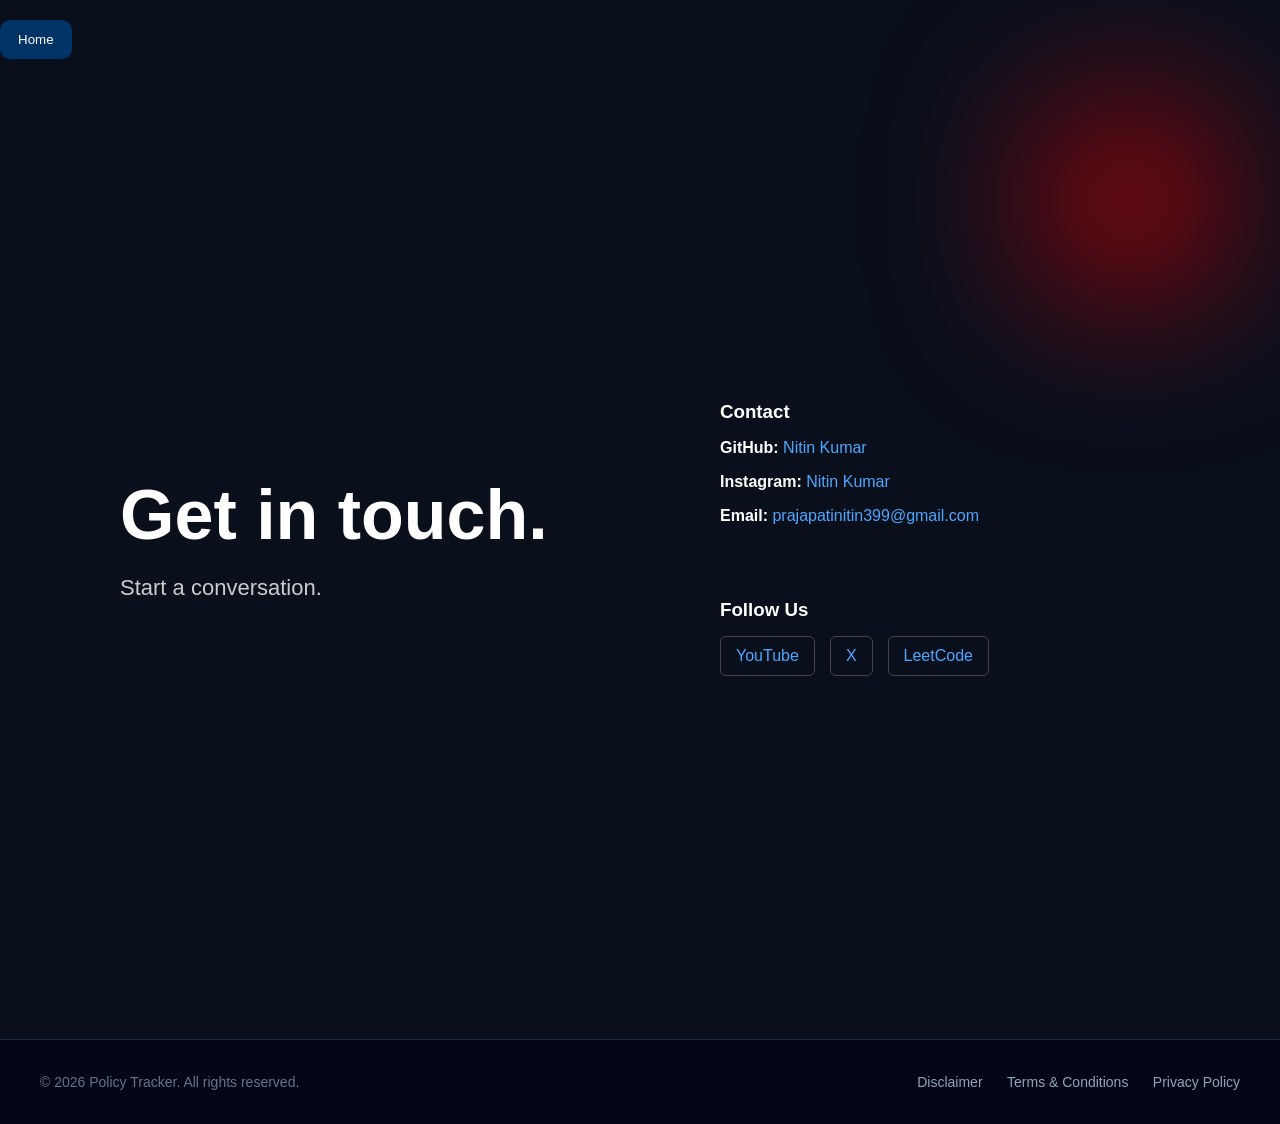
==== frontend/contact.html @ f4ffaf3b "Initial commit - AI Policy Tracker" ====
<!DOCTYPE html>

<html lang="en">

<head>
    <meta charset="UTF-8">
    <title>Contact</title>
    <link rel="stylesheet" href="contact.css">
    <script>
        function goHome() {
            window.location.href = "index.html";
        }
    </script>
</head>

<body>
    <button class="home-btn" onclick="goHome()">Home</button>
    <div class="container">

    
        <!-- LEFT SIDE -->
        <div class="left">

            <h1>Get in touch.</h1>
            <p class="sub">Start a conversation.</p>
        </div>

        <!-- RIGHT SIDE -->
        <div class="right">

            <div class="section">
                <h3>Contact</h3>
                <p><strong>GitHub:</strong> <a href="https://github.com/Bm-nitin" target="_blank">Nitin Kumar</a></p>
                <p><strong>Instagram:</strong> <a href="https://www.instagram.com/bm_nitin_07/" target="_blank">Nitin Kumar</a></p>
                <p><strong>Email:</strong> <a href="mailto:prajapatinitin399@gmail.com">prajapatinitin399@gmail.com</a></p>
            </div>

            <div class="section">
                <h3>Follow Us</h3>
                <div class="socials">
                    <a href="https://www.youtube.com/@nitinprajapati6452" target="_blank">YouTube</a>
                    <a href="https://x.com/Nitinkumar399" target="_blank">X</a>
                    <a href="https://leetcode.com/u/nitinkumar399/" target="_blank">LeetCode</a>
                </div>
            </div>

        </div>
        

    </div>
<footer class="footer">
    <div class="footer-content">


    <p class="copyright">
        © 2026 Policy Tracker. All rights reserved.
    </p>

    <div class="footer-links">
        <a href="#" onclick="showSection('disclaimer')">Disclaimer</a>
        <a href="#" onclick="showSection('terms')">Terms & Conditions</a>
        <a href="#" onclick="showSection('privacy')">Privacy Policy</a>
    </div>

</div>
<script src="script.js"></script>

</footer>

</body>

</html>
---- frontend/contact.css ----
body {
margin: 0;
background: #0a0f1c;
color: white;
font-family: Arial, sans-serif;
}

/* MAIN LAYOUT */
.container {
display: flex;
height: 100vh;
}

/* LEFT SIDE */
.left {
width: 50%;
padding: 80px;
display: flex;
flex-direction: column;
justify-content: center;
}

.left h1 {
font-size: 70px;
margin: 0;
}

.sub {
margin-top: 20px;
font-size: 22px;
color: #ccc;
}

/* RIGHT SIDE */
.right {
width: 50%;
padding: 80px;
display: flex;
flex-direction: column;
justify-content: center;
}

/* SECTIONS */
.section {
margin-bottom: 40px;
}


button{
background: #003366;
color: white;
margin: 20px 10px 40px 0;
padding: 12px 18px;
border-radius: 10px;
border: none;
cursor: pointer;

}
.section h3 {
margin-bottom: 15px;
}

/* LINKS */
a {
color: #4da6ff;
text-decoration: none;
}

a:hover {
text-decoration: underline;
}

/* SOCIALS */
.socials {
display: flex;
gap: 15px;
}

.socials a {
padding: 10px 15px;
border: 1px solid #444;
border-radius: 6px;
transition: 0.3s;
}

.socials a:hover {
background: #4da6ff;
color: black;
}

/* GLOW EFFECT */
body::after {
content: "";
position: absolute;
right: 50px;
top: 100px;
width: 200px;
height: 200px;
background: radial-gradient(circle, red, transparent);
filter: blur(80px);
}
.container {
    max-width: 1200px;
    margin: auto;
}

.footer {
margin-top: 40px;
padding: 20px 40px;
background: #020617;
border-top: 1px solid #1e293b;
}

.footer-content {
display: flex;
justify-content: space-between;
align-items: center;
max-width: 1200px;
margin: auto;
}

.footer-links a {
margin-left: 20px;
text-decoration: none;
color: #94a3b8;
font-size: 14px;
transition: 0.2s;
}

.footer-links a:hover {
color: #38bdf8;
}

.copyright {
font-size: 14px;
color: #64748b;
}
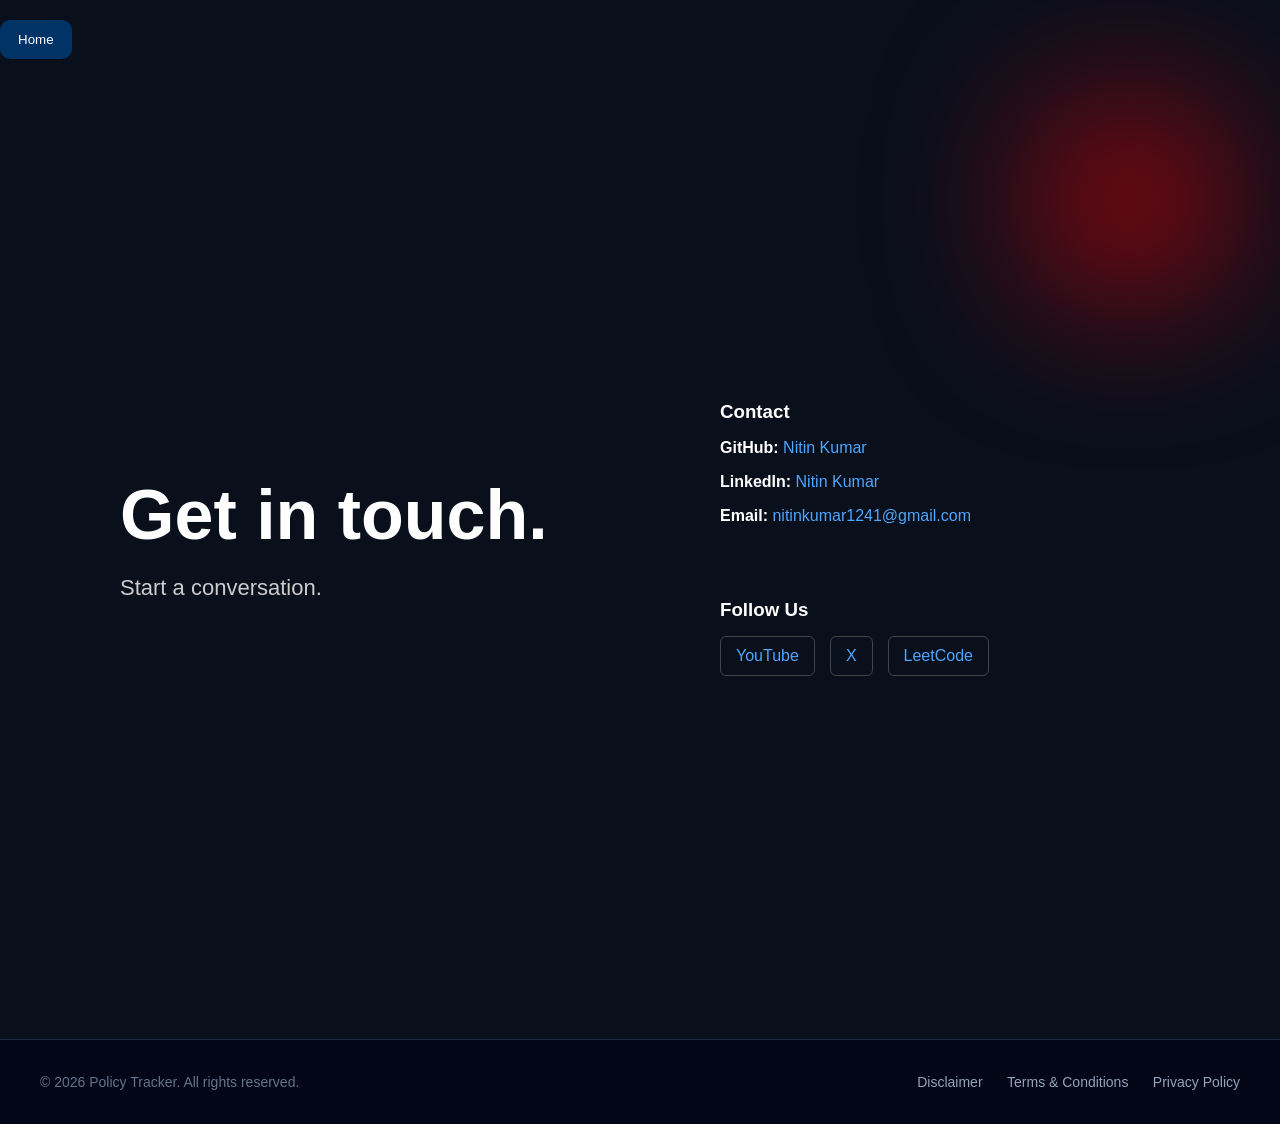
==== commit 163b4531: "Updated Privacy & policy, terms and conditons and contact info" ====
--- a/frontend/contact.html
+++ b/frontend/contact.html
@@ -31,8 +31,8 @@
             <div class="section">
                 <h3>Contact</h3>
                 <p><strong>GitHub:</strong> <a href="https://github.com/Bm-nitin" target="_blank">Nitin Kumar</a></p>
-                <p><strong>Instagram:</strong> <a href="https://www.instagram.com/bm_nitin_07/" target="_blank">Nitin Kumar</a></p>
-                <p><strong>Email:</strong> <a href="mailto:prajapatinitin399@gmail.com">prajapatinitin399@gmail.com</a></p>
+                <p><strong>LinkedIn:</strong> <a href="https://www.linkedin.com/in/nitinkumar399/" target="_blank">Nitin Kumar</a></p>
+                <p><strong>Email:</strong> <a href="mailto:nitinkumar1241@gmail.com">nitinkumar1241@gmail.com</a></p>
             </div>
 
             <div class="section">
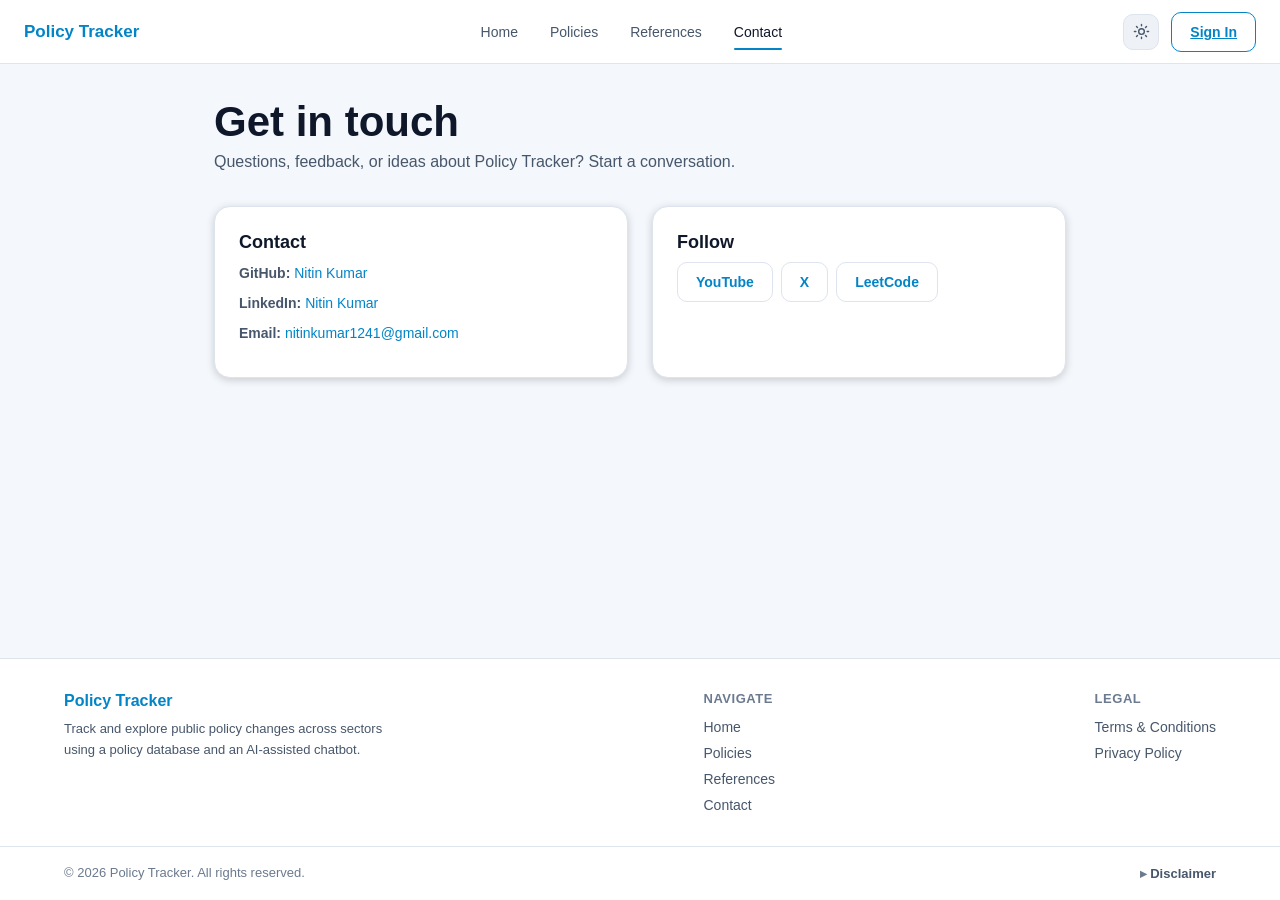
==== commit 8a10bfd9: "feat: unify frontend layout and theme" ====
--- a/frontend/contact.html
+++ b/frontend/contact.html
@@ -1,72 +1,64 @@
 <!DOCTYPE html>
-
 <html lang="en">
 
 <head>
     <meta charset="UTF-8">
-    <title>Contact</title>
+    <meta name="viewport" content="width=device-width, initial-scale=1.0">
+    <title>Contact | Policy Tracker</title>
+    <script>
+        (function () {
+            try {
+                var t = localStorage.getItem('theme');
+                if (t !== 'light' && t !== 'dark') {
+                    t = (window.matchMedia && window.matchMedia('(prefers-color-scheme: light)').matches) ? 'light' : 'dark';
+                }
+                document.documentElement.setAttribute('data-theme', t);
+            } catch (e) {
+                document.documentElement.setAttribute('data-theme', 'dark');
+            }
+        })();
+    </script>
+    <link rel="stylesheet" href="shared/shared.css">
     <link rel="stylesheet" href="contact.css">
-    <script>
-        function goHome() {
-            window.location.href = "index.html";
-        }
-    </script>
 </head>
 
-<body>
-    <button class="home-btn" onclick="goHome()">Home</button>
-    <div class="container">
+<body data-page="contact" data-header="full">
 
-    
-        <!-- LEFT SIDE -->
-        <div class="left">
+    <div id="app-header"></div>
 
-            <h1>Get in touch.</h1>
-            <p class="sub">Start a conversation.</p>
+    <main class="page-container contact-page">
+
+        <div class="contact-intro">
+            <h1>Get in touch</h1>
+            <p class="sub">Questions, feedback, or ideas about Policy Tracker? Start a conversation.</p>
         </div>
 
-        <!-- RIGHT SIDE -->
-        <div class="right">
+        <div class="contact-grid">
 
-            <div class="section">
+            <div class="card contact-card">
                 <h3>Contact</h3>
-                <p><strong>GitHub:</strong> <a href="https://github.com/Bm-nitin" target="_blank">Nitin Kumar</a></p>
-                <p><strong>LinkedIn:</strong> <a href="https://www.linkedin.com/in/nitinkumar399/" target="_blank">Nitin Kumar</a></p>
+                <p><strong>GitHub:</strong> <a href="https://github.com/Bm-nitin" target="_blank" rel="noopener">Nitin Kumar</a></p>
+                <p><strong>LinkedIn:</strong> <a href="https://www.linkedin.com/in/nitinkumar399/" target="_blank" rel="noopener">Nitin Kumar</a></p>
                 <p><strong>Email:</strong> <a href="mailto:nitinkumar1241@gmail.com">nitinkumar1241@gmail.com</a></p>
             </div>
 
-            <div class="section">
-                <h3>Follow Us</h3>
+            <div class="card contact-card">
+                <h3>Follow</h3>
                 <div class="socials">
-                    <a href="https://www.youtube.com/@nitinprajapati6452" target="_blank">YouTube</a>
-                    <a href="https://x.com/Nitinkumar399" target="_blank">X</a>
-                    <a href="https://leetcode.com/u/nitinkumar399/" target="_blank">LeetCode</a>
+                    <a href="https://www.youtube.com/@nitinprajapati6452" target="_blank" rel="noopener" class="btn btn-ghost">YouTube</a>
+                    <a href="https://x.com/Nitinkumar399" target="_blank" rel="noopener" class="btn btn-ghost">X</a>
+                    <a href="https://leetcode.com/u/nitinkumar399/" target="_blank" rel="noopener" class="btn btn-ghost">LeetCode</a>
                 </div>
             </div>
 
         </div>
-        
 
-    </div>
-<footer class="footer">
-    <div class="footer-content">
+    </main>
 
+    <div id="app-footer"></div>
 
-    <p class="copyright">
-        © 2026 Policy Tracker. All rights reserved.
-    </p>
-
-    <div class="footer-links">
-        <a href="#" onclick="showSection('disclaimer')">Disclaimer</a>
-        <a href="#" onclick="showSection('terms')">Terms & Conditions</a>
-        <a href="#" onclick="showSection('privacy')">Privacy Policy</a>
-    </div>
-
-</div>
-<script src="script.js"></script>
-
-</footer>
+    <script src="shared/shared.js"></script>
 
 </body>
 
-</html>+</html>
--- a/frontend/shared/shared.css
+++ b/frontend/shared/shared.css
@@ -0,0 +1,666 @@
+/* ==========================================================================
+   POLICY TRACKER — SHARED DESIGN SYSTEM
+   Tokens, reset, typography, base components, header, footer, theme,
+   and responsive rules used by every page in the app shell.
+   ========================================================================== */
+
+/* --------------------------------------------------------------------------
+   1. DESIGN TOKENS
+   Dark is the default/primary identity (preserves the existing app look).
+   Light is a deliberately designed counterpart, not an inversion.
+   -------------------------------------------------------------------------- */
+
+:root {
+  --font-sans: -apple-system, BlinkMacSystemFont, "Segoe UI", Roboto, Arial, sans-serif;
+
+  --space-1: 4px;
+  --space-2: 8px;
+  --space-3: 12px;
+  --space-4: 16px;
+  --space-5: 24px;
+  --space-6: 32px;
+  --space-7: 48px;
+  --space-8: 64px;
+
+  --radius-sm: 6px;
+  --radius-md: 10px;
+  --radius-lg: 16px;
+  --radius-pill: 999px;
+
+  --shadow-sm: 0 2px 8px rgba(0, 0, 0, 0.18);
+  --shadow-md: 0 10px 30px rgba(0, 0, 0, 0.35);
+
+  --transition-fast: 0.15s ease;
+  --transition-base: 0.2s ease;
+
+  --header-height: 64px;
+
+  /* accent family shared by both themes */
+  --accent-h: 199; /* hue anchor for the cyan/blue accent family */
+}
+
+/* DARK THEME (default) */
+:root,
+[data-theme="dark"] {
+  --bg: #0f172a;
+  --surface: #020617;
+  --surface-secondary: #1e293b;
+  --surface-hover: #16213b;
+  --text: #e2e8f0;
+  --text-secondary: #94a3b8;
+  --text-muted: #64748b;
+  --border: #1e293b;
+  --border-strong: #334155;
+  --accent: #38bdf8;
+  --accent-hover: #0ea5e9;
+  --accent-contrast: #04121c;
+  --danger: #ef4444;
+  --danger-hover: #dc2626;
+  --overlay: rgba(2, 6, 23, 0.65);
+  --scrollbar-thumb: #334155;
+}
+
+/* LIGHT THEME */
+[data-theme="light"] {
+  --bg: #f4f7fb;
+  --surface: #ffffff;
+  --surface-secondary: #eef2f7;
+  --surface-hover: #e5ebf3;
+  --text: #0f172a;
+  --text-secondary: #47576b;
+  --text-muted: #6b7a8f;
+  --border: #dde4ee;
+  --border-strong: #c6d0dd;
+  --accent: #0284c7;
+  --accent-hover: #0369a1;
+  --accent-contrast: #ffffff;
+  --danger: #dc2626;
+  --danger-hover: #b91c1c;
+  --overlay: rgba(15, 23, 42, 0.35);
+  --scrollbar-thumb: #c6d0dd;
+}
+
+/* --------------------------------------------------------------------------
+   2. RESET
+   -------------------------------------------------------------------------- */
+
+*,
+*::before,
+*::after {
+  margin: 0;
+  padding: 0;
+  box-sizing: border-box;
+}
+
+html {
+  -webkit-text-size-adjust: 100%;
+}
+
+body {
+  font-family: var(--font-sans);
+  background: var(--bg);
+  color: var(--text);
+  min-height: 100vh;
+  display: flex;
+  flex-direction: column;
+  transition: background var(--transition-base), color var(--transition-base);
+  overflow-x: hidden;
+}
+
+main {
+  flex: 1;
+  width: 100%;
+}
+
+img {
+  max-width: 100%;
+  display: block;
+}
+
+a {
+  color: inherit;
+}
+
+ul {
+  list-style: none;
+}
+
+button {
+  font-family: inherit;
+}
+
+/* --------------------------------------------------------------------------
+   3. TYPOGRAPHY
+   -------------------------------------------------------------------------- */
+
+h1, h2, h3, h4 {
+  font-weight: 700;
+  line-height: 1.25;
+  color: var(--text);
+}
+
+h1 { font-size: clamp(28px, 4vw, 42px); }
+h2 { font-size: clamp(22px, 3vw, 28px); }
+h3 { font-size: 18px; margin-bottom: var(--space-2); }
+
+p {
+  color: var(--text-secondary);
+  line-height: 1.6;
+}
+
+.text-muted {
+  color: var(--text-muted);
+}
+
+/* --------------------------------------------------------------------------
+   4. FOCUS STATES (accessibility)
+   -------------------------------------------------------------------------- */
+
+a:focus-visible,
+button:focus-visible,
+input:focus-visible,
+select:focus-visible,
+[tabindex]:focus-visible {
+  outline: 2px solid var(--accent);
+  outline-offset: 2px;
+  border-radius: var(--radius-sm);
+}
+
+/* --------------------------------------------------------------------------
+   5. BUTTONS
+   -------------------------------------------------------------------------- */
+
+.btn {
+  display: inline-flex;
+  align-items: center;
+  justify-content: center;
+  gap: var(--space-2);
+  padding: 11px 18px;
+  border-radius: var(--radius-md);
+  border: 1px solid transparent;
+  font-size: 14px;
+  font-weight: 600;
+  cursor: pointer;
+  transition: background var(--transition-fast), color var(--transition-fast),
+    border-color var(--transition-fast), transform var(--transition-fast);
+  white-space: nowrap;
+}
+
+.btn:active {
+  transform: translateY(1px);
+}
+
+.btn-primary {
+  background: var(--accent);
+  color: var(--accent-contrast);
+}
+
+.btn-primary:hover {
+  background: var(--accent-hover);
+}
+
+.btn-secondary {
+  background: transparent;
+  border-color: var(--accent);
+  color: var(--accent);
+}
+
+.btn-secondary:hover {
+  background: var(--accent);
+  color: var(--accent-contrast);
+}
+
+.btn-ghost {
+  background: transparent;
+  color: var(--text-secondary);
+  border-color: var(--border);
+}
+
+.btn-ghost:hover {
+  color: var(--text);
+  border-color: var(--border-strong);
+  background: var(--surface-secondary);
+}
+
+.btn-danger {
+  background: transparent;
+  border-color: var(--danger);
+  color: var(--danger);
+}
+
+.btn-danger:hover {
+  background: var(--danger);
+  color: white;
+}
+
+.btn-block {
+  width: 100%;
+}
+
+/* --------------------------------------------------------------------------
+   6. INPUTS / FORMS
+   -------------------------------------------------------------------------- */
+
+.field {
+  display: flex;
+  flex-direction: column;
+  gap: var(--space-2);
+  margin-bottom: var(--space-4);
+  text-align: left;
+}
+
+.field label {
+  font-size: 13px;
+  font-weight: 600;
+  color: var(--text-secondary);
+}
+
+input[type="text"],
+input[type="email"],
+input[type="password"],
+input[type="search"],
+select,
+textarea {
+  width: 100%;
+  padding: 12px 14px;
+  border-radius: var(--radius-md);
+  border: 1px solid var(--border);
+  background: var(--surface-secondary);
+  color: var(--text);
+  font-size: 14px;
+  font-family: inherit;
+  transition: border-color var(--transition-fast), background var(--transition-fast);
+}
+
+input::placeholder {
+  color: var(--text-muted);
+}
+
+input:focus,
+select:focus,
+textarea:focus {
+  outline: none;
+  border-color: var(--accent);
+}
+
+.form-status {
+  font-size: 13px;
+  color: var(--text-secondary);
+  min-height: 18px;
+}
+
+/* --------------------------------------------------------------------------
+   7. CARDS
+   -------------------------------------------------------------------------- */
+
+.card {
+  background: var(--surface);
+  border: 1px solid var(--border);
+  border-radius: var(--radius-lg);
+  box-shadow: var(--shadow-sm);
+}
+
+/* --------------------------------------------------------------------------
+   8. BADGES / STATUS
+   -------------------------------------------------------------------------- */
+
+.badge {
+  display: inline-flex;
+  align-items: center;
+  gap: 6px;
+  padding: 4px 10px;
+  border-radius: var(--radius-pill);
+  font-size: 12px;
+  font-weight: 600;
+  background: var(--surface-secondary);
+  color: var(--text-secondary);
+  border: 1px solid var(--border);
+}
+
+.badge-dot {
+  width: 7px;
+  height: 7px;
+  border-radius: 50%;
+  background: #22c55e;
+  flex-shrink: 0;
+}
+
+/* --------------------------------------------------------------------------
+   9. LAYOUT / CONTAINER
+   -------------------------------------------------------------------------- */
+
+.page-container {
+  width: 100%;
+  max-width: 1200px;
+  margin: 0 auto;
+  padding: var(--space-6) var(--space-5);
+}
+
+/* --------------------------------------------------------------------------
+   10. GLOBAL HEADER
+   -------------------------------------------------------------------------- */
+
+.app-header {
+  position: sticky;
+  top: 0;
+  z-index: 100;
+  display: flex;
+  align-items: center;
+  justify-content: space-between;
+  gap: var(--space-4);
+  height: var(--header-height);
+  padding: 0 var(--space-5);
+  background: var(--surface);
+  border-bottom: 1px solid var(--border);
+}
+
+.app-header__logo {
+  display: flex;
+  align-items: center;
+  gap: var(--space-2);
+  font-size: 17px;
+  font-weight: 700;
+  color: var(--accent);
+  text-decoration: none;
+  flex-shrink: 0;
+}
+
+.app-header__nav {
+  display: flex;
+  align-items: center;
+  gap: var(--space-6);
+}
+
+.app-header__nav a {
+  position: relative;
+  font-size: 14px;
+  font-weight: 500;
+  color: var(--text-secondary);
+  text-decoration: none;
+  padding: var(--space-2) 0;
+  transition: color var(--transition-fast);
+}
+
+.app-header__nav a:hover {
+  color: var(--text);
+}
+
+.app-header__nav a.is-active {
+  color: var(--text);
+}
+
+.app-header__nav a.is-active::after {
+  content: "";
+  position: absolute;
+  left: 0;
+  right: 0;
+  bottom: -2px;
+  height: 2px;
+  border-radius: var(--radius-pill);
+  background: var(--accent);
+}
+
+.app-header__right {
+  display: flex;
+  align-items: center;
+  gap: var(--space-3);
+  flex-shrink: 0;
+}
+
+.theme-toggle {
+  display: inline-flex;
+  align-items: center;
+  justify-content: center;
+  width: 36px;
+  height: 36px;
+  border-radius: var(--radius-md);
+  border: 1px solid var(--border);
+  background: var(--surface-secondary);
+  color: var(--text-secondary);
+  cursor: pointer;
+  transition: color var(--transition-fast), border-color var(--transition-fast);
+}
+
+.theme-toggle:hover {
+  color: var(--text);
+  border-color: var(--border-strong);
+}
+
+.theme-toggle svg {
+  width: 17px;
+  height: 17px;
+}
+
+.theme-toggle .icon-sun { display: none; }
+.theme-toggle .icon-moon { display: block; }
+[data-theme="light"] .theme-toggle .icon-sun { display: block; }
+[data-theme="light"] .theme-toggle .icon-moon { display: none; }
+
+.app-header__account {
+  display: flex;
+  align-items: center;
+  gap: var(--space-3);
+}
+
+.app-header__username {
+  font-size: 14px;
+  font-weight: 600;
+  color: var(--text);
+  max-width: 140px;
+  overflow: hidden;
+  text-overflow: ellipsis;
+  white-space: nowrap;
+}
+
+/* mobile menu toggle button (hidden on desktop) */
+.app-header__menu-btn {
+  display: none;
+  width: 36px;
+  height: 36px;
+  align-items: center;
+  justify-content: center;
+  border-radius: var(--radius-md);
+  border: 1px solid var(--border);
+  background: var(--surface-secondary);
+  color: var(--text);
+  cursor: pointer;
+}
+
+.app-header__menu-btn svg {
+  width: 18px;
+  height: 18px;
+}
+
+/* --------------------------------------------------------------------------
+   11. GLOBAL FOOTER
+   -------------------------------------------------------------------------- */
+
+.app-footer {
+  border-top: 1px solid var(--border);
+  background: var(--surface);
+  margin-top: var(--space-8);
+}
+
+.app-footer__inner {
+  max-width: 1200px;
+  margin: 0 auto;
+  padding: var(--space-6) var(--space-5);
+  display: flex;
+  flex-wrap: wrap;
+  justify-content: space-between;
+  gap: var(--space-6);
+}
+
+.app-footer__brand h4 {
+  color: var(--accent);
+  font-size: 16px;
+  margin-bottom: var(--space-2);
+}
+
+.app-footer__brand p {
+  max-width: 320px;
+  font-size: 13px;
+}
+
+.app-footer__col h5 {
+  font-size: 13px;
+  font-weight: 700;
+  text-transform: uppercase;
+  letter-spacing: 0.04em;
+  color: var(--text-muted);
+  margin-bottom: var(--space-3);
+}
+
+.app-footer__col ul {
+  display: flex;
+  flex-direction: column;
+  gap: var(--space-2);
+}
+
+.app-footer__col a {
+  font-size: 14px;
+  color: var(--text-secondary);
+  text-decoration: none;
+  transition: color var(--transition-fast);
+}
+
+.app-footer__col a:hover {
+  color: var(--accent);
+}
+
+.app-footer__bottom {
+  border-top: 1px solid var(--border);
+}
+
+.app-footer__bottom-inner {
+  max-width: 1200px;
+  margin: 0 auto;
+  padding: var(--space-4) var(--space-5);
+  display: flex;
+  flex-wrap: wrap;
+  align-items: center;
+  justify-content: space-between;
+  gap: var(--space-2);
+}
+
+.app-footer__copyright {
+  font-size: 13px;
+  color: var(--text-muted);
+}
+
+.app-footer__disclaimer {
+  font-size: 13px;
+}
+
+.app-footer__disclaimer summary {
+  cursor: pointer;
+  color: var(--text-secondary);
+  font-weight: 600;
+  list-style: none;
+}
+
+.app-footer__disclaimer summary::-webkit-details-marker {
+  display: none;
+}
+
+.app-footer__disclaimer summary:hover {
+  color: var(--accent);
+}
+
+.app-footer__disclaimer summary::before {
+  content: "▸ ";
+  color: var(--text-muted);
+}
+
+.app-footer__disclaimer[open] summary::before {
+  content: "▾ ";
+}
+
+.app-footer__disclaimer-text {
+  margin-top: var(--space-3);
+  font-size: 12px;
+  line-height: 1.6;
+  color: var(--text-muted);
+  max-width: 760px;
+  white-space: pre-line;
+}
+
+/* footer used on simplified/auth pages */
+.app-footer--simple .app-footer__inner {
+  padding-bottom: var(--space-4);
+}
+
+/* --------------------------------------------------------------------------
+   12. SIMPLIFIED (AUTH) HEADER
+   -------------------------------------------------------------------------- */
+
+.app-header--simple .app-header__nav {
+  display: none;
+}
+
+/* --------------------------------------------------------------------------
+   13. RESPONSIVE FOUNDATION
+   -------------------------------------------------------------------------- */
+
+@media (max-width: 900px) {
+  .app-header__nav {
+    position: fixed;
+    top: var(--header-height);
+    left: 0;
+    right: 0;
+    flex-direction: column;
+    align-items: flex-start;
+    gap: 0;
+    background: var(--surface);
+    border-bottom: 1px solid var(--border);
+    padding: var(--space-2) var(--space-5) var(--space-4);
+    transform: translateY(-8px);
+    opacity: 0;
+    pointer-events: none;
+    transition: transform var(--transition-base), opacity var(--transition-base);
+  }
+
+  .app-header__nav.is-open {
+    transform: translateY(0);
+    opacity: 1;
+    pointer-events: auto;
+  }
+
+  .app-header__nav a {
+    width: 100%;
+    padding: var(--space-3) 0;
+    border-bottom: 1px solid var(--border);
+  }
+
+  .app-header__nav a.is-active::after {
+    display: none;
+  }
+
+  .app-header__menu-btn {
+    display: inline-flex;
+  }
+
+  .app-header__username {
+    display: none;
+  }
+}
+
+@media (max-width: 640px) {
+  .app-header {
+    padding: 0 var(--space-4);
+  }
+
+  .page-container {
+    padding: var(--space-5) var(--space-4);
+  }
+
+  .app-footer__inner {
+    flex-direction: column;
+    gap: var(--space-5);
+  }
+
+  .app-footer__bottom-inner {
+    flex-direction: column;
+    align-items: flex-start;
+  }
+}
--- a/frontend/contact.css
+++ b/frontend/contact.css
@@ -1,137 +1,50 @@
-body {
-margin: 0;
-background: #0a0f1c;
-color: white;
-font-family: Arial, sans-serif;
+/* contact.css — page-specific layout for contact.html.
+   Relies on shared/shared.css for tokens, cards, buttons, header, footer. */
+
+.contact-page {
+  max-width: 900px;
 }
 
-/* MAIN LAYOUT */
-.container {
-display: flex;
-height: 100vh;
+.contact-intro {
+  margin-bottom: var(--space-6);
 }
 
-/* LEFT SIDE */
-.left {
-width: 50%;
-padding: 80px;
-display: flex;
-flex-direction: column;
-justify-content: center;
+.contact-intro .sub {
+  font-size: 16px;
 }
 
-.left h1 {
-font-size: 70px;
-margin: 0;
+.contact-grid {
+  display: grid;
+  grid-template-columns: 1fr 1fr;
+  gap: var(--space-5);
 }
 
-.sub {
-margin-top: 20px;
-font-size: 22px;
-color: #ccc;
+.contact-card {
+  padding: var(--space-5);
 }
 
-/* RIGHT SIDE */
-.right {
-width: 50%;
-padding: 80px;
-display: flex;
-flex-direction: column;
-justify-content: center;
+.contact-card p {
+  margin-bottom: var(--space-2);
+  font-size: 14px;
 }
 
-/* SECTIONS */
-.section {
-margin-bottom: 40px;
+.contact-card a {
+  color: var(--accent);
+  text-decoration: none;
 }
 
-
-button{
-background: #003366;
-color: white;
-margin: 20px 10px 40px 0;
-padding: 12px 18px;
-border-radius: 10px;
-border: none;
-cursor: pointer;
-
-}
-.section h3 {
-margin-bottom: 15px;
+.contact-card a:hover {
+  text-decoration: underline;
 }
 
-/* LINKS */
-a {
-color: #4da6ff;
-text-decoration: none;
+.socials {
+  display: flex;
+  flex-wrap: wrap;
+  gap: var(--space-2);
 }
 
-a:hover {
-text-decoration: underline;
+@media (max-width: 700px) {
+  .contact-grid {
+    grid-template-columns: 1fr;
+  }
 }
-
-/* SOCIALS */
-.socials {
-display: flex;
-gap: 15px;
-}
-
-.socials a {
-padding: 10px 15px;
-border: 1px solid #444;
-border-radius: 6px;
-transition: 0.3s;
-}
-
-.socials a:hover {
-background: #4da6ff;
-color: black;
-}
-
-/* GLOW EFFECT */
-body::after {
-content: "";
-position: absolute;
-right: 50px;
-top: 100px;
-width: 200px;
-height: 200px;
-background: radial-gradient(circle, red, transparent);
-filter: blur(80px);
-}
-.container {
-    max-width: 1200px;
-    margin: auto;
-}
-
-.footer {
-margin-top: 40px;
-padding: 20px 40px;
-background: #020617;
-border-top: 1px solid #1e293b;
-}
-
-.footer-content {
-display: flex;
-justify-content: space-between;
-align-items: center;
-max-width: 1200px;
-margin: auto;
-}
-
-.footer-links a {
-margin-left: 20px;
-text-decoration: none;
-color: #94a3b8;
-font-size: 14px;
-transition: 0.2s;
-}
-
-.footer-links a:hover {
-color: #38bdf8;
-}
-
-.copyright {
-font-size: 14px;
-color: #64748b;
-}
